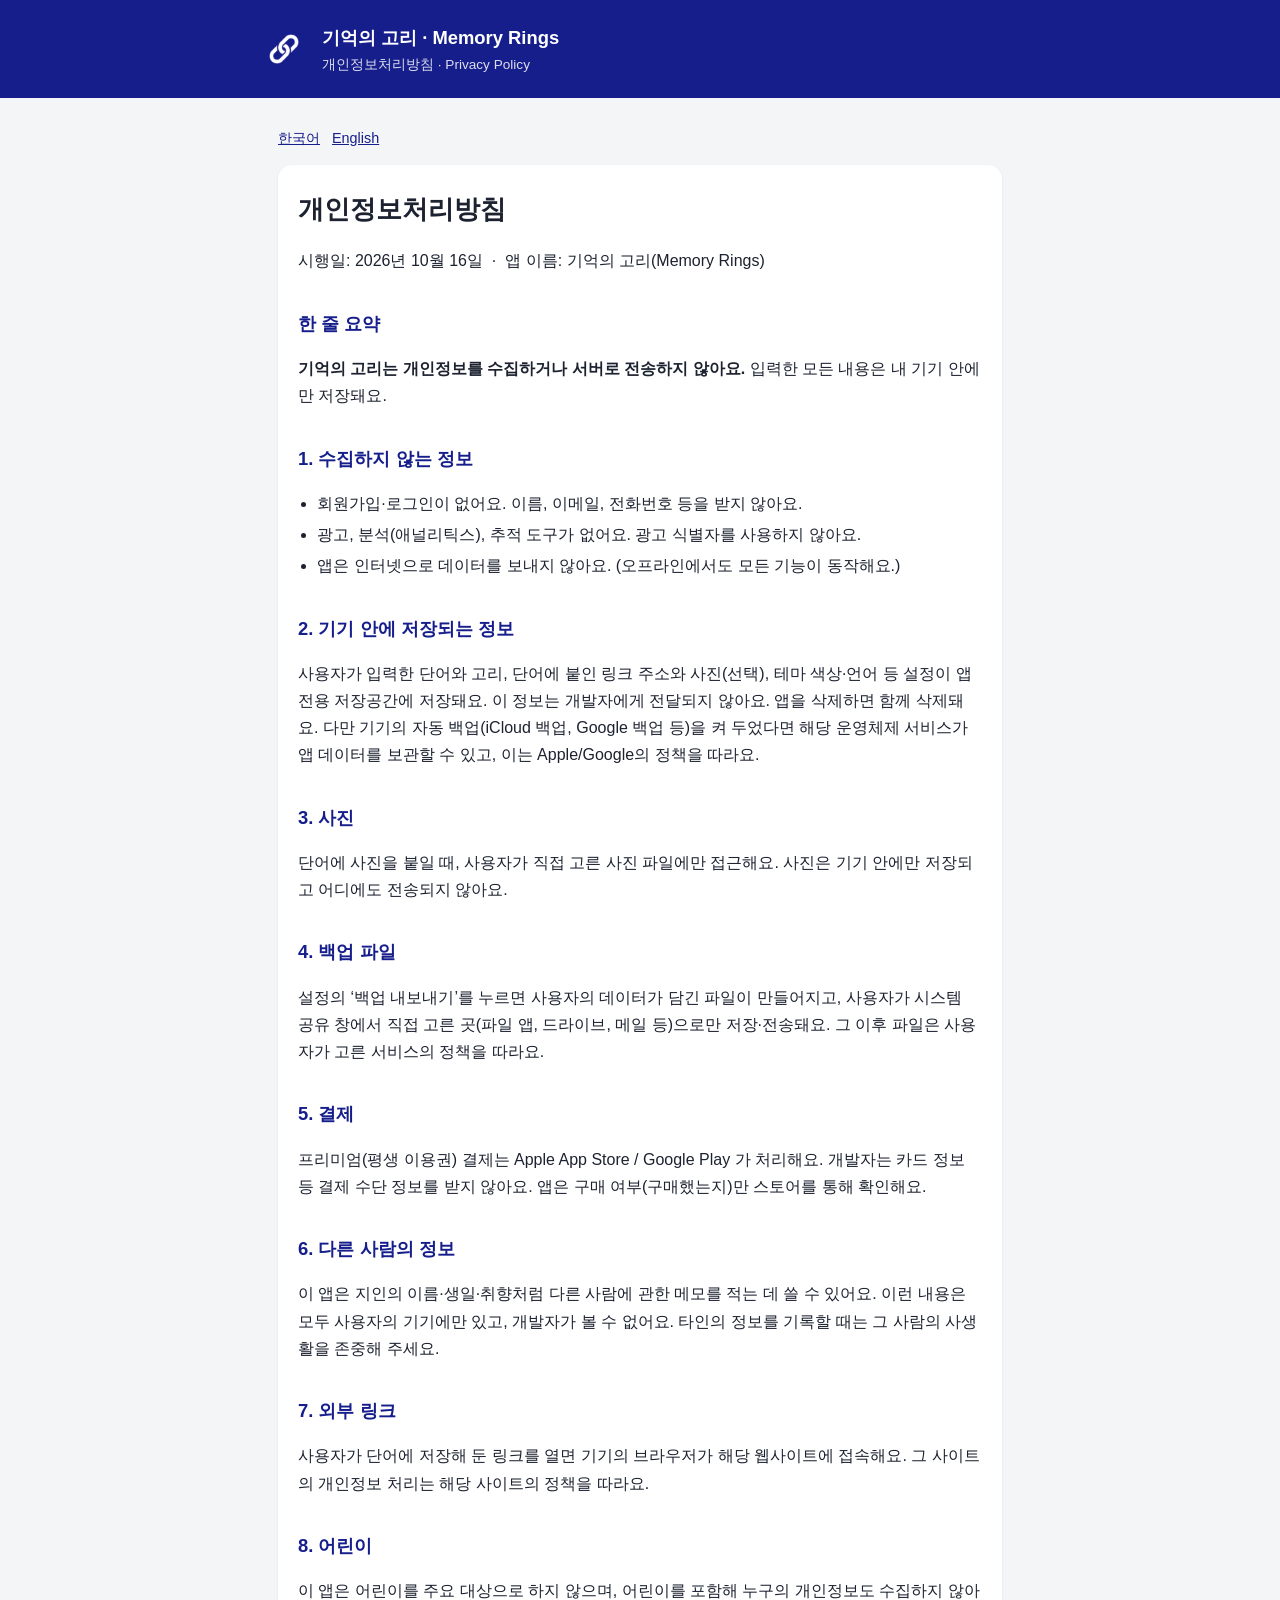
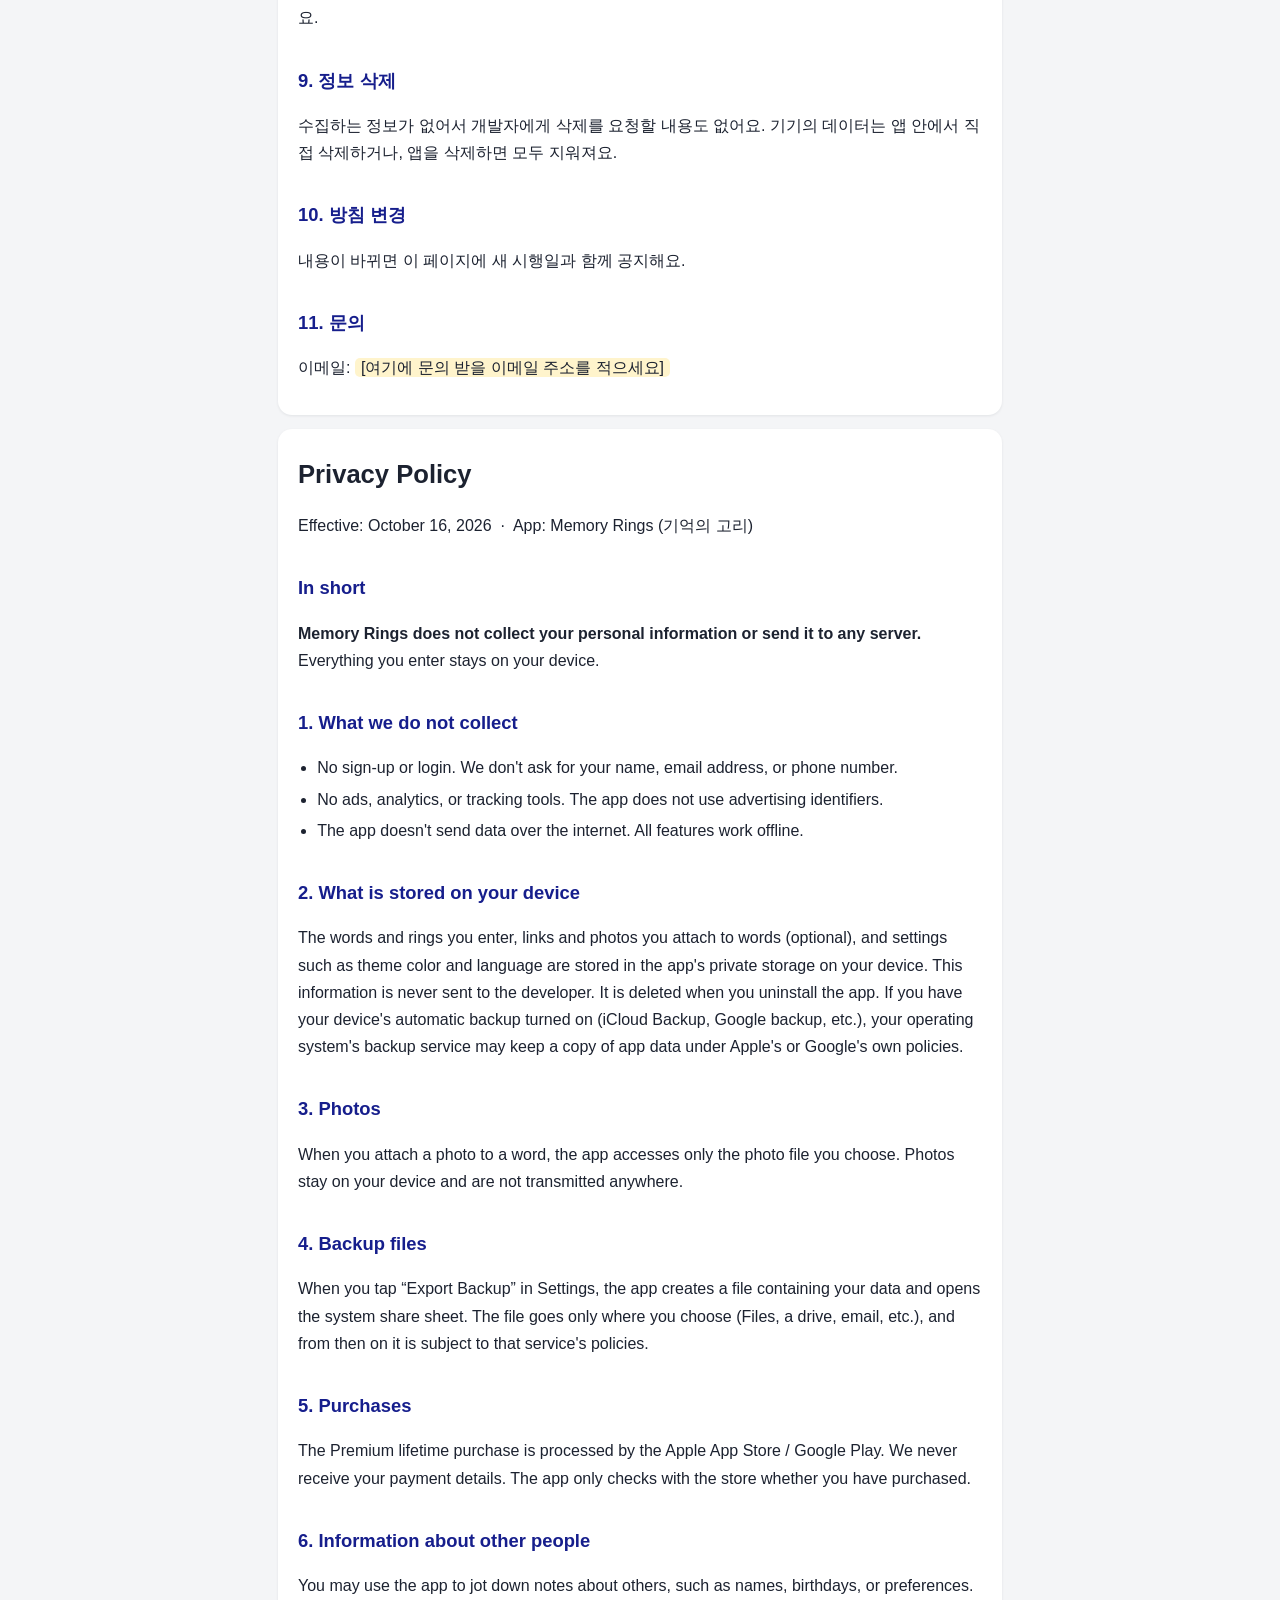
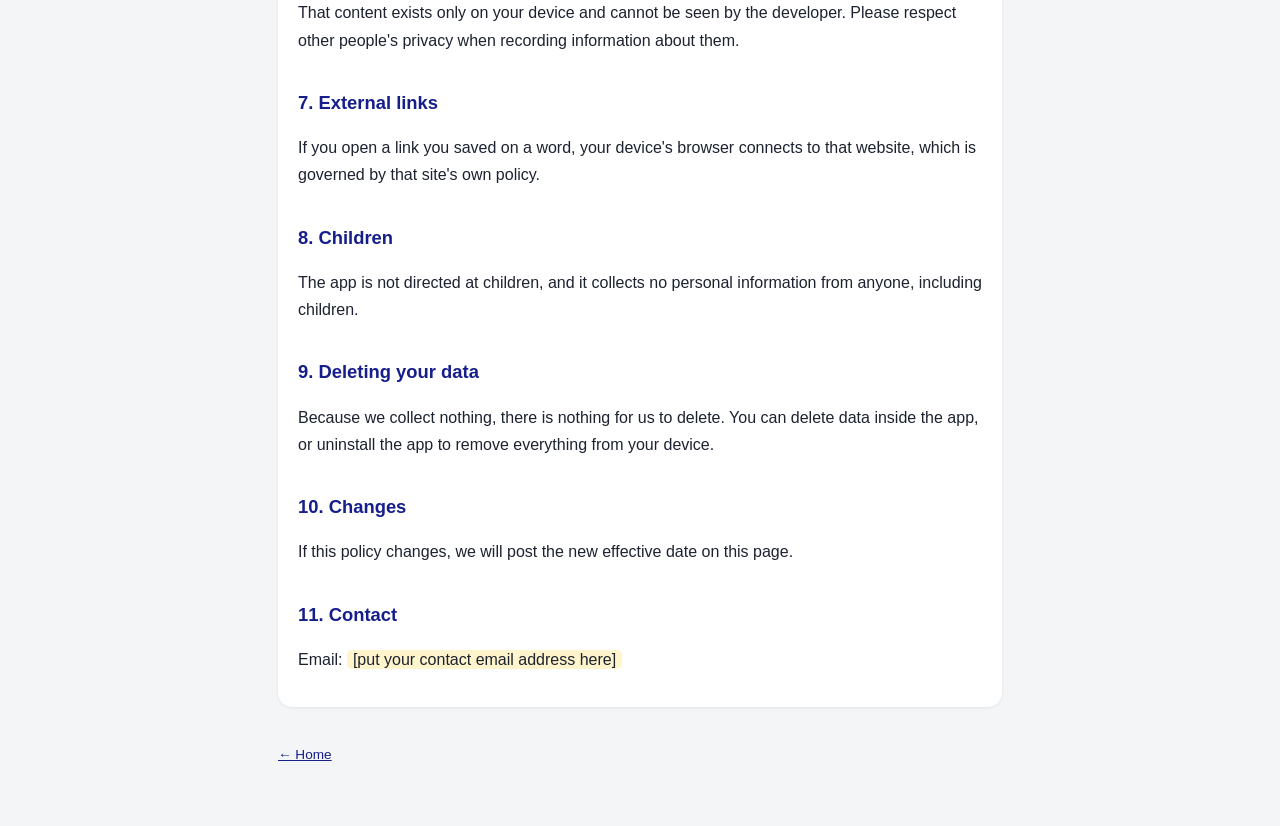
==== privacy.html @ ac452a6d "Initial commit" ====
<!doctype html><html lang="ko"><head><meta charset="utf-8"><meta name="viewport" content="width=device-width,initial-scale=1"><title>개인정보처리방침 · Privacy Policy — 기억의 고리 / Memory Rings</title><link rel="stylesheet" href="style.css"><link rel="icon" href="icon.png"></head>
<body><header class="top"><div class="in"><img src="icon.png" alt=""><div><b>기억의 고리 · Memory Rings</b><span>개인정보처리방침 · Privacy Policy</span></div></div></header>
<main>
<nav class="lang"><a href="#ko">한국어</a><a href="#en">English</a></nav>

<section id="ko" class="card">
<h1>개인정보처리방침</h1>
<p>시행일: 2026년 10월 16일 &nbsp;·&nbsp; 앱 이름: 기억의 고리(Memory Rings)</p>
<h2>한 줄 요약</h2>
<p><b>기억의 고리는 개인정보를 수집하거나 서버로 전송하지 않아요.</b> 입력한 모든 내용은 내 기기 안에만 저장돼요.</p>
<h2>1. 수집하지 않는 정보</h2>
<ul>
<li>회원가입·로그인이 없어요. 이름, 이메일, 전화번호 등을 받지 않아요.</li>
<li>광고, 분석(애널리틱스), 추적 도구가 없어요. 광고 식별자를 사용하지 않아요.</li>
<li>앱은 인터넷으로 데이터를 보내지 않아요. (오프라인에서도 모든 기능이 동작해요.)</li>
</ul>
<h2>2. 기기 안에 저장되는 정보</h2>
<p>사용자가 입력한 단어와 고리, 단어에 붙인 링크 주소와 사진(선택), 테마 색상·언어 등 설정이 앱 전용 저장공간에 저장돼요. 이 정보는 개발자에게 전달되지 않아요. 앱을 삭제하면 함께 삭제돼요. 다만 기기의 자동 백업(iCloud 백업, Google 백업 등)을 켜 두었다면 해당 운영체제 서비스가 앱 데이터를 보관할 수 있고, 이는 Apple/Google의 정책을 따라요.</p>
<h2>3. 사진</h2>
<p>단어에 사진을 붙일 때, 사용자가 직접 고른 사진 파일에만 접근해요. 사진은 기기 안에만 저장되고 어디에도 전송되지 않아요.</p>
<h2>4. 백업 파일</h2>
<p>설정의 &lsquo;백업 내보내기&rsquo;를 누르면 사용자의 데이터가 담긴 파일이 만들어지고, 사용자가 시스템 공유 창에서 직접 고른 곳(파일 앱, 드라이브, 메일 등)으로만 저장·전송돼요. 그 이후 파일은 사용자가 고른 서비스의 정책을 따라요.</p>
<h2>5. 결제</h2>
<p>프리미엄(평생 이용권) 결제는 Apple App Store / Google Play 가 처리해요. 개발자는 카드 정보 등 결제 수단 정보를 받지 않아요. 앱은 구매 여부(구매했는지)만 스토어를 통해 확인해요.</p>
<h2>6. 다른 사람의 정보</h2>
<p>이 앱은 지인의 이름·생일·취향처럼 다른 사람에 관한 메모를 적는 데 쓸 수 있어요. 이런 내용은 모두 사용자의 기기에만 있고, 개발자가 볼 수 없어요. 타인의 정보를 기록할 때는 그 사람의 사생활을 존중해 주세요.</p>
<h2>7. 외부 링크</h2>
<p>사용자가 단어에 저장해 둔 링크를 열면 기기의 브라우저가 해당 웹사이트에 접속해요. 그 사이트의 개인정보 처리는 해당 사이트의 정책을 따라요.</p>
<h2>8. 어린이</h2>
<p>이 앱은 어린이를 주요 대상으로 하지 않으며, 어린이를 포함해 누구의 개인정보도 수집하지 않아요.</p>
<h2>9. 정보 삭제</h2>
<p>수집하는 정보가 없어서 개발자에게 삭제를 요청할 내용도 없어요. 기기의 데이터는 앱 안에서 직접 삭제하거나, 앱을 삭제하면 모두 지워져요.</p>
<h2>10. 방침 변경</h2>
<p>내용이 바뀌면 이 페이지에 새 시행일과 함께 공지해요.</p>
<h2>11. 문의</h2>
<p>이메일: <span class="todo">[여기에 문의 받을 이메일 주소를 적으세요]</span></p>
</section>

<section id="en" class="card">
<h1>Privacy Policy</h1>
<p>Effective: October 16, 2026 &nbsp;·&nbsp; App: Memory Rings (기억의 고리)</p>
<h2>In short</h2>
<p><b>Memory Rings does not collect your personal information or send it to any server.</b> Everything you enter stays on your device.</p>
<h2>1. What we do not collect</h2>
<ul>
<li>No sign-up or login. We don't ask for your name, email address, or phone number.</li>
<li>No ads, analytics, or tracking tools. The app does not use advertising identifiers.</li>
<li>The app doesn't send data over the internet. All features work offline.</li>
</ul>
<h2>2. What is stored on your device</h2>
<p>The words and rings you enter, links and photos you attach to words (optional), and settings such as theme color and language are stored in the app's private storage on your device. This information is never sent to the developer. It is deleted when you uninstall the app. If you have your device's automatic backup turned on (iCloud Backup, Google backup, etc.), your operating system's backup service may keep a copy of app data under Apple's or Google's own policies.</p>
<h2>3. Photos</h2>
<p>When you attach a photo to a word, the app accesses only the photo file you choose. Photos stay on your device and are not transmitted anywhere.</p>
<h2>4. Backup files</h2>
<p>When you tap &ldquo;Export Backup&rdquo; in Settings, the app creates a file containing your data and opens the system share sheet. The file goes only where you choose (Files, a drive, email, etc.), and from then on it is subject to that service's policies.</p>
<h2>5. Purchases</h2>
<p>The Premium lifetime purchase is processed by the Apple App Store / Google Play. We never receive your payment details. The app only checks with the store whether you have purchased.</p>
<h2>6. Information about other people</h2>
<p>You may use the app to jot down notes about others, such as names, birthdays, or preferences. That content exists only on your device and cannot be seen by the developer. Please respect other people's privacy when recording information about them.</p>
<h2>7. External links</h2>
<p>If you open a link you saved on a word, your device's browser connects to that website, which is governed by that site's own policy.</p>
<h2>8. Children</h2>
<p>The app is not directed at children, and it collects no personal information from anyone, including children.</p>
<h2>9. Deleting your data</h2>
<p>Because we collect nothing, there is nothing for us to delete. You can delete data inside the app, or uninstall the app to remove everything from your device.</p>
<h2>10. Changes</h2>
<p>If this policy changes, we will post the new effective date on this page.</p>
<h2>11. Contact</h2>
<p>Email: <span class="todo">[put your contact email address here]</span></p>
</section>
<footer><a href="index.html">← Home</a></footer>
</main></body></html>
---- style.css ----
:root{--navy:#161E8C;--ink:#1c2230;--mute:#667085;--bg:#f4f5f7}
*{box-sizing:border-box}body{margin:0;font:16px/1.7 -apple-system,BlinkMacSystemFont,"Segoe UI",Roboto,"Apple SD Gothic Neo","Malgun Gothic","Noto Sans KR",sans-serif;color:var(--ink);background:var(--bg)}
main{max-width:760px;margin:0 auto;padding:28px 18px 60px}
header.top{background:var(--navy);color:#fff;padding:22px 18px}header.top .in{max-width:760px;margin:0 auto;display:flex;align-items:center;gap:14px}
header.top img{width:48px;height:48px;border-radius:11px}header.top b{font-size:1.15rem}header.top span{display:block;font-size:.85rem;opacity:.85}
h1{font-size:1.6rem;margin:.2em 0 .6em}h2{font-size:1.15rem;margin:1.8em 0 .4em;color:var(--navy)}
.card{background:#fff;border-radius:14px;padding:18px 20px;margin:14px 0;box-shadow:0 1px 3px rgba(16,24,40,.08)}
a{color:var(--navy)}nav.lang{margin:0 0 8px;font-size:.9rem}nav.lang a{margin-right:12px}
.todo{background:#fff4cc;padding:1px 6px;border-radius:5px}
footer{color:var(--mute);font-size:.85rem;margin-top:36px}
ul{padding-left:1.2em}li{margin:.25em 0}
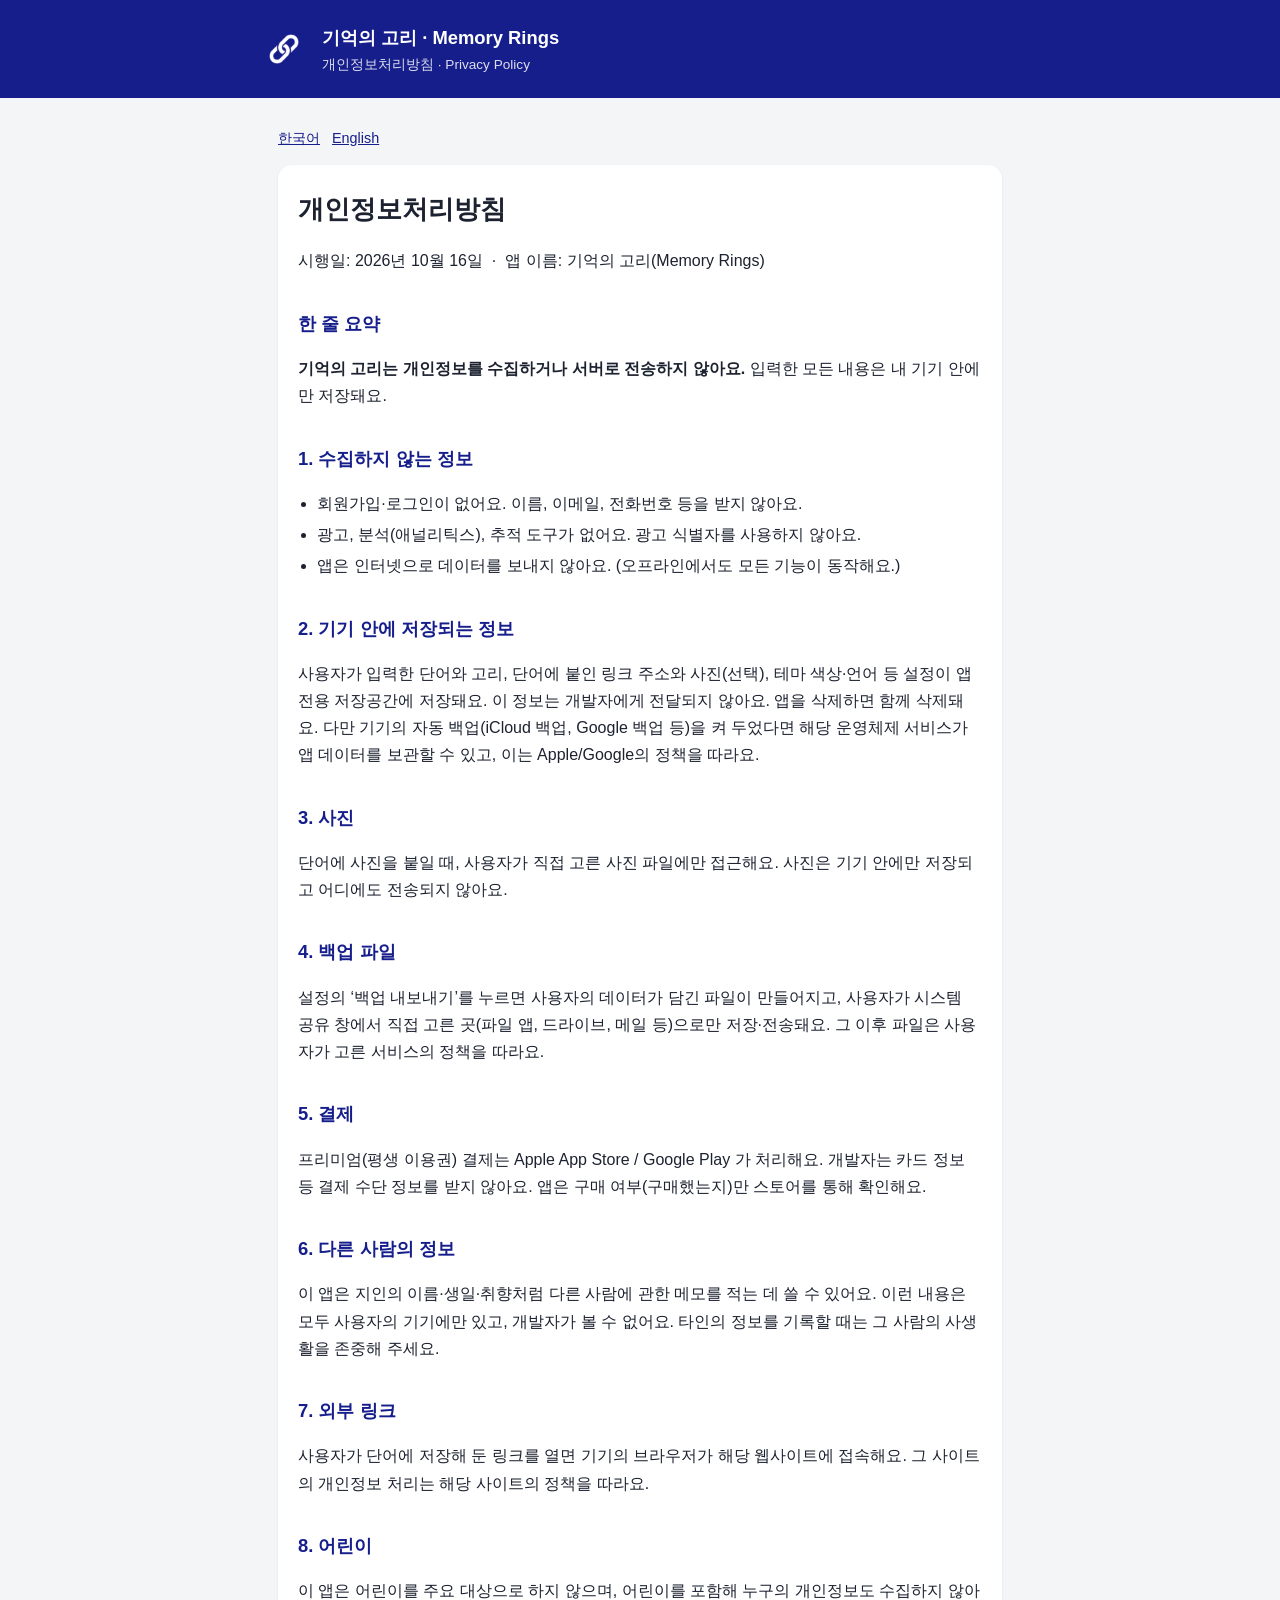
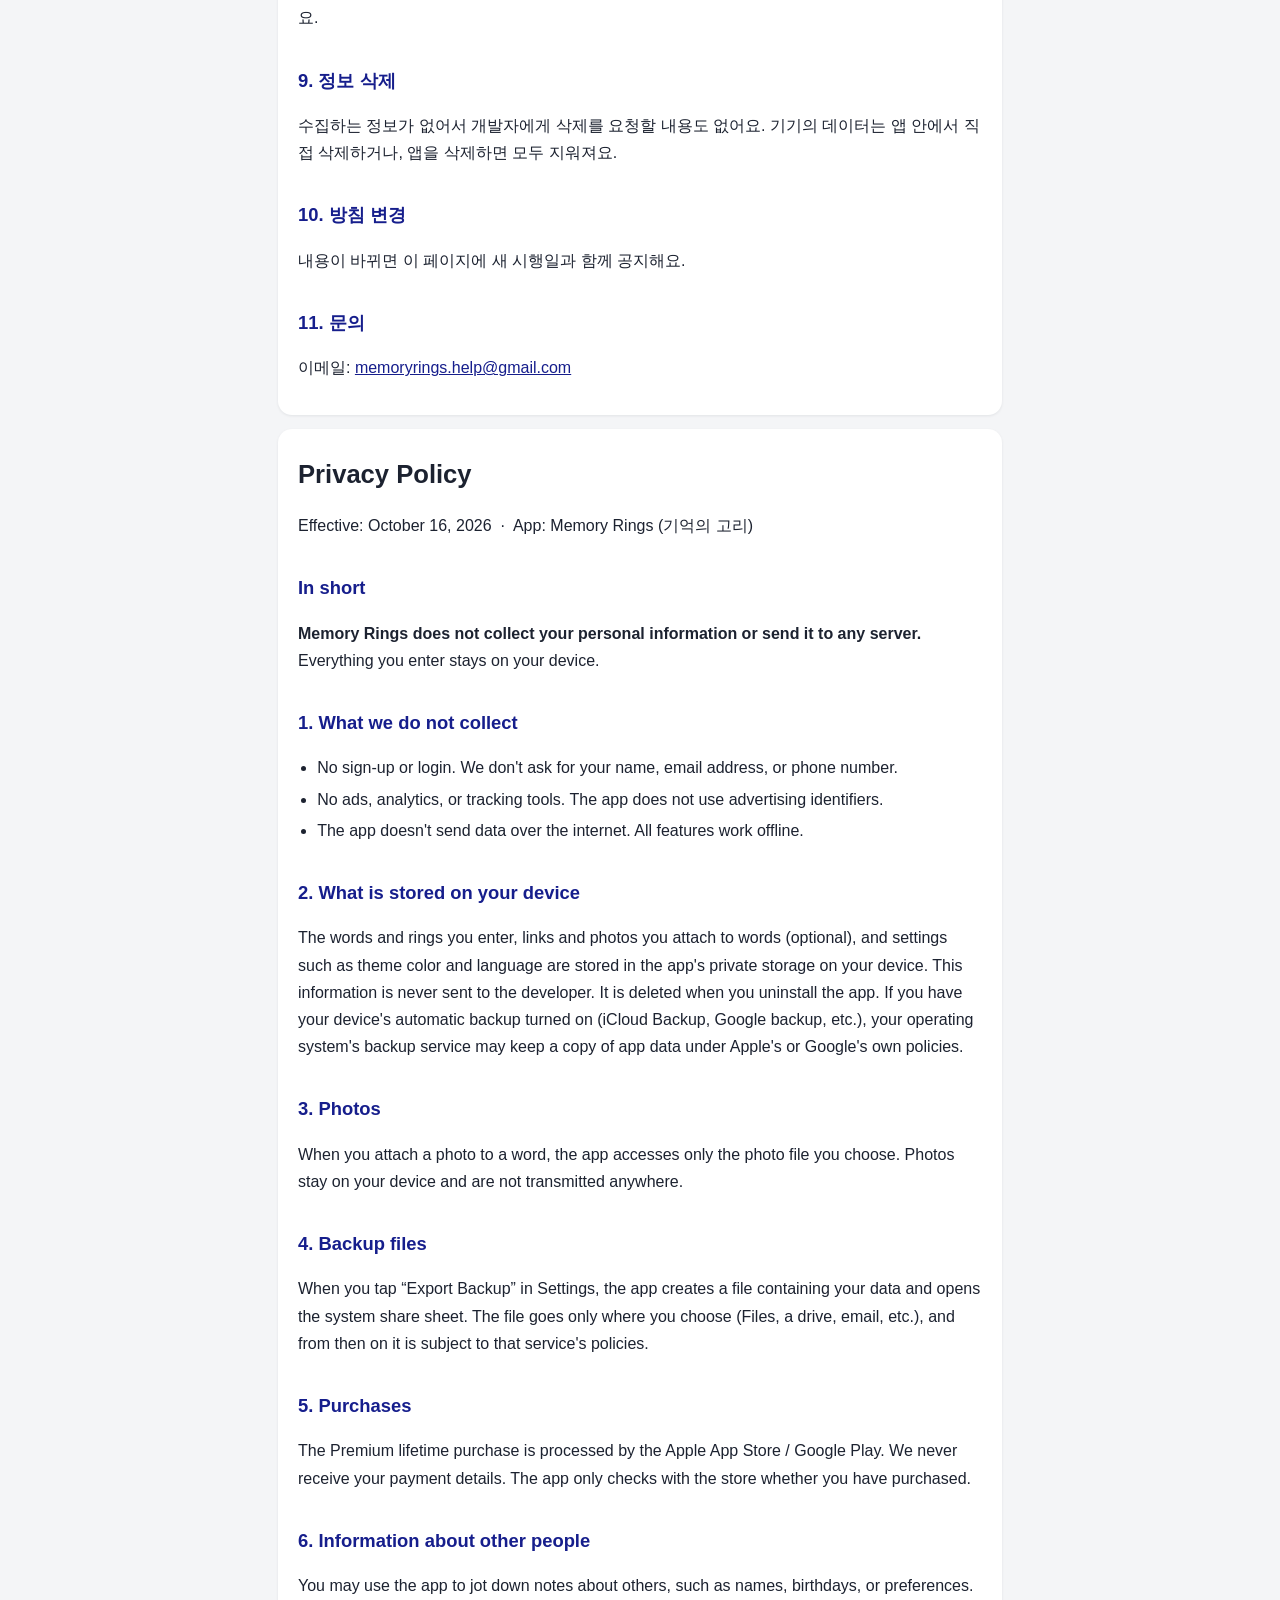
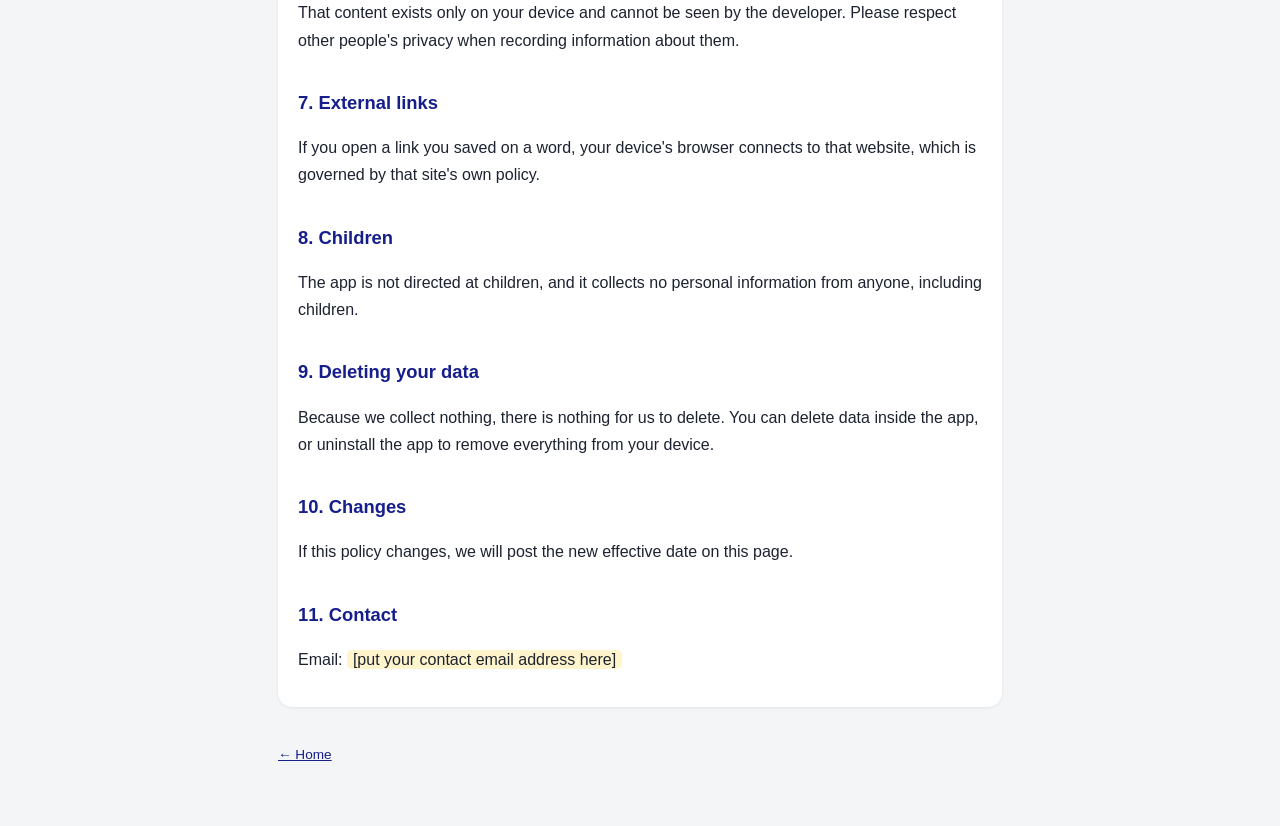
==== commit 156cb759: "앱 업데이트" ====
--- a/privacy.html
+++ b/privacy.html
@@ -33,7 +33,7 @@
 <h2>10. 방침 변경</h2>
 <p>내용이 바뀌면 이 페이지에 새 시행일과 함께 공지해요.</p>
 <h2>11. 문의</h2>
-<p>이메일: <span class="todo">[여기에 문의 받을 이메일 주소를 적으세요]</span></p>
+<p>이메일: <a href="mailto:memoryrings.help@gmail.com">memoryrings.help@gmail.com</a></p>
 </section>
 
 <section id="en" class="card">
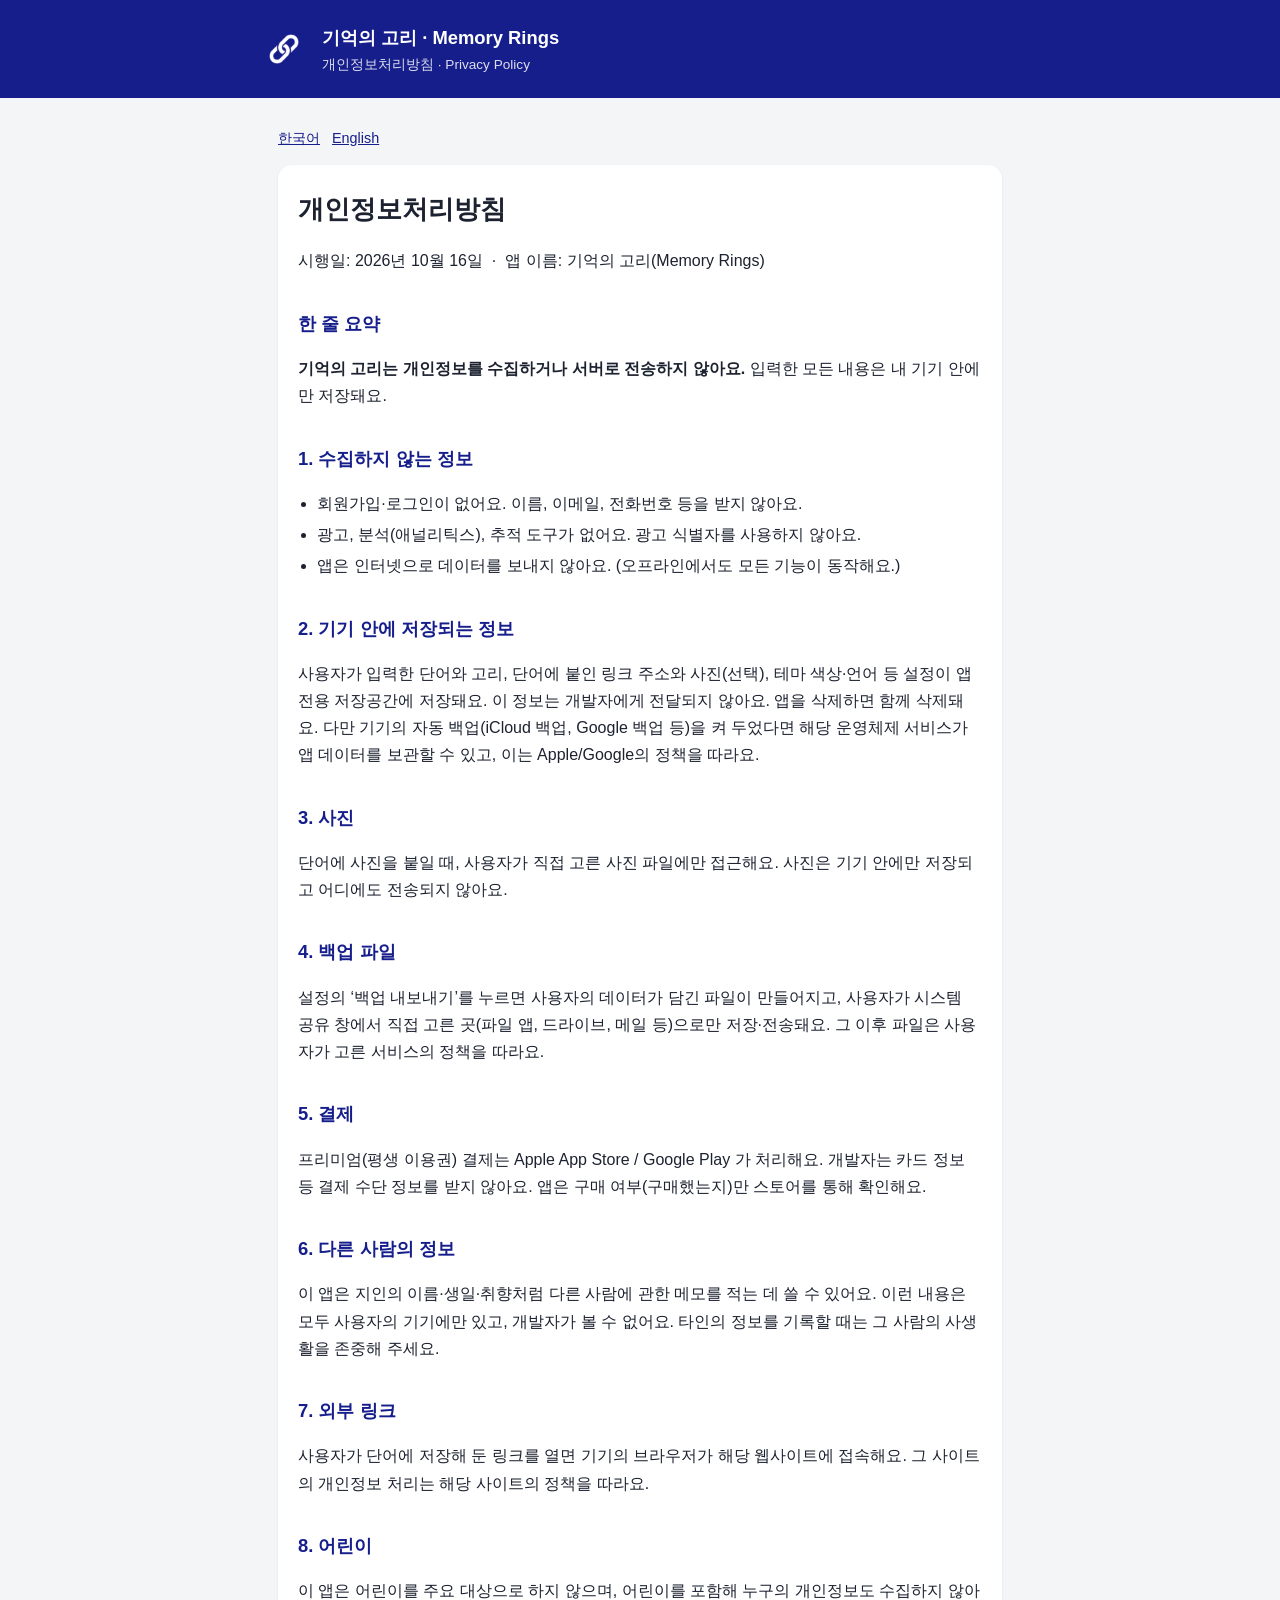
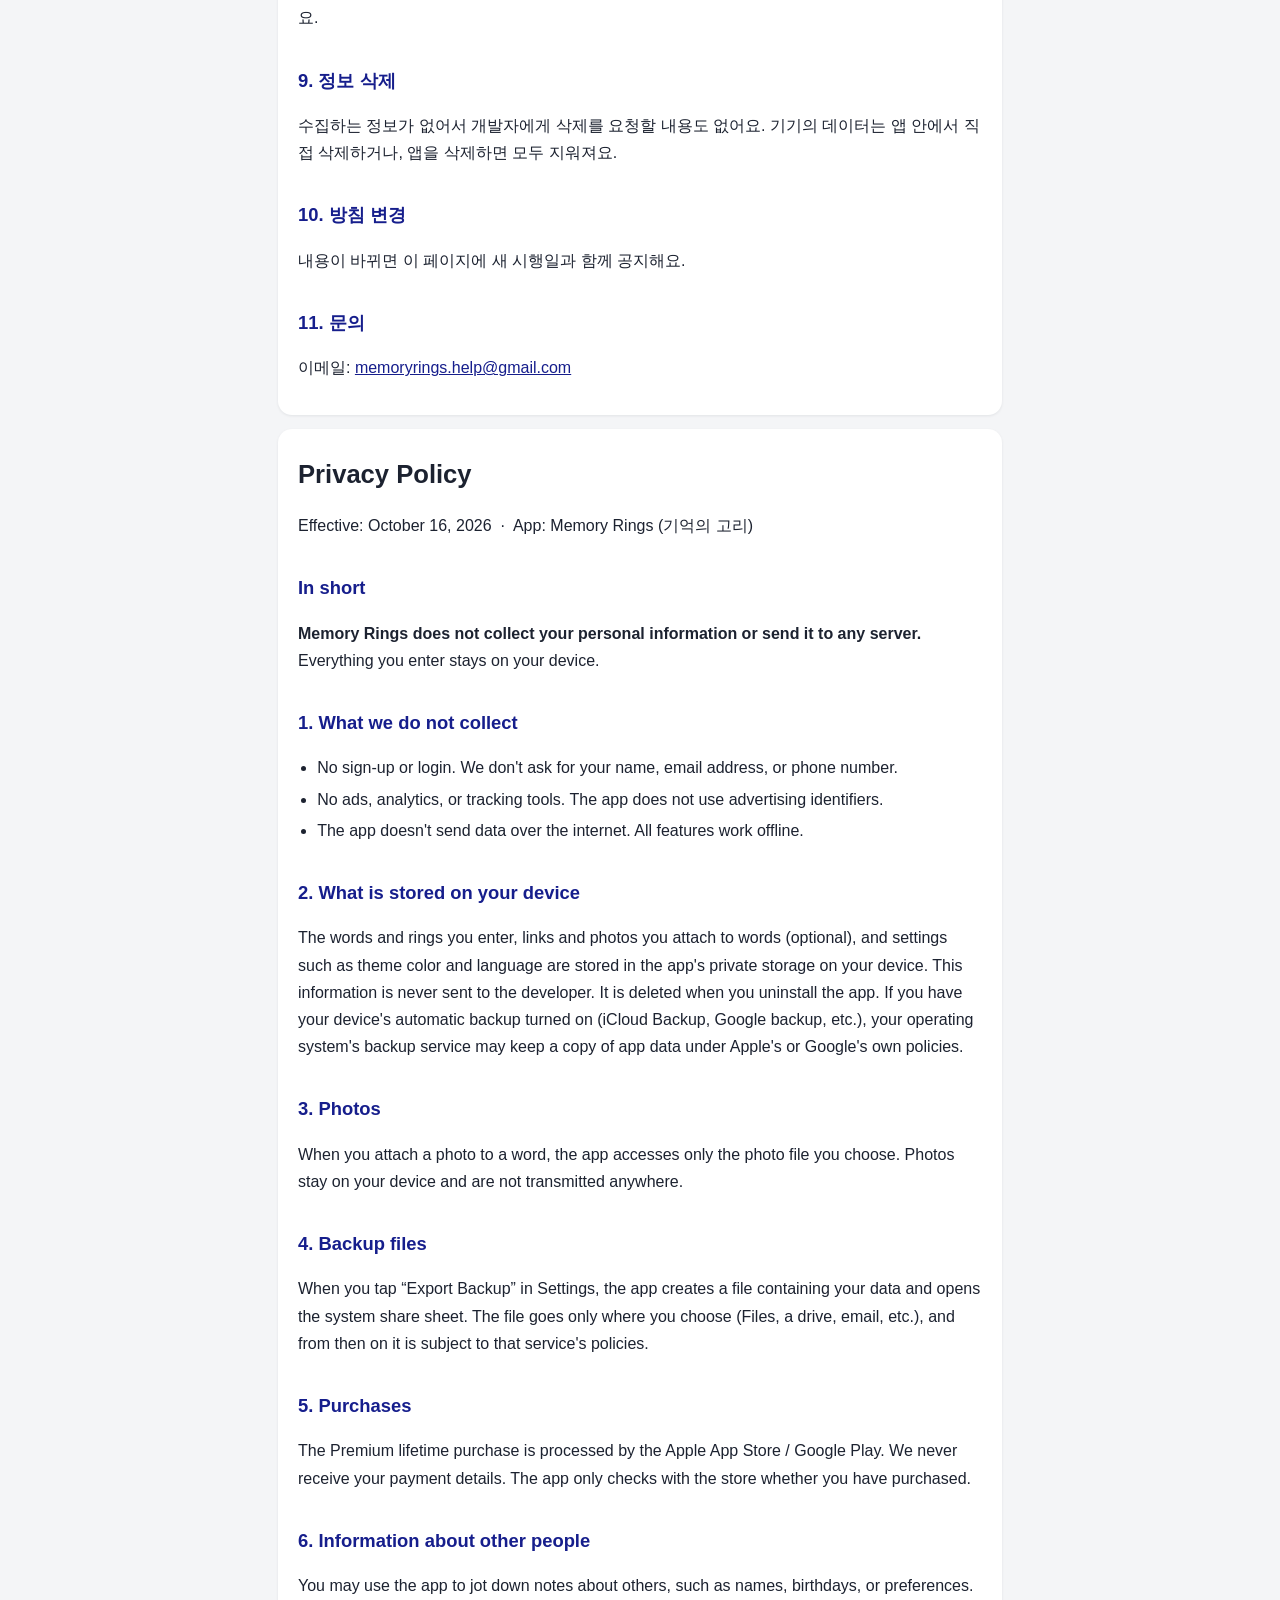
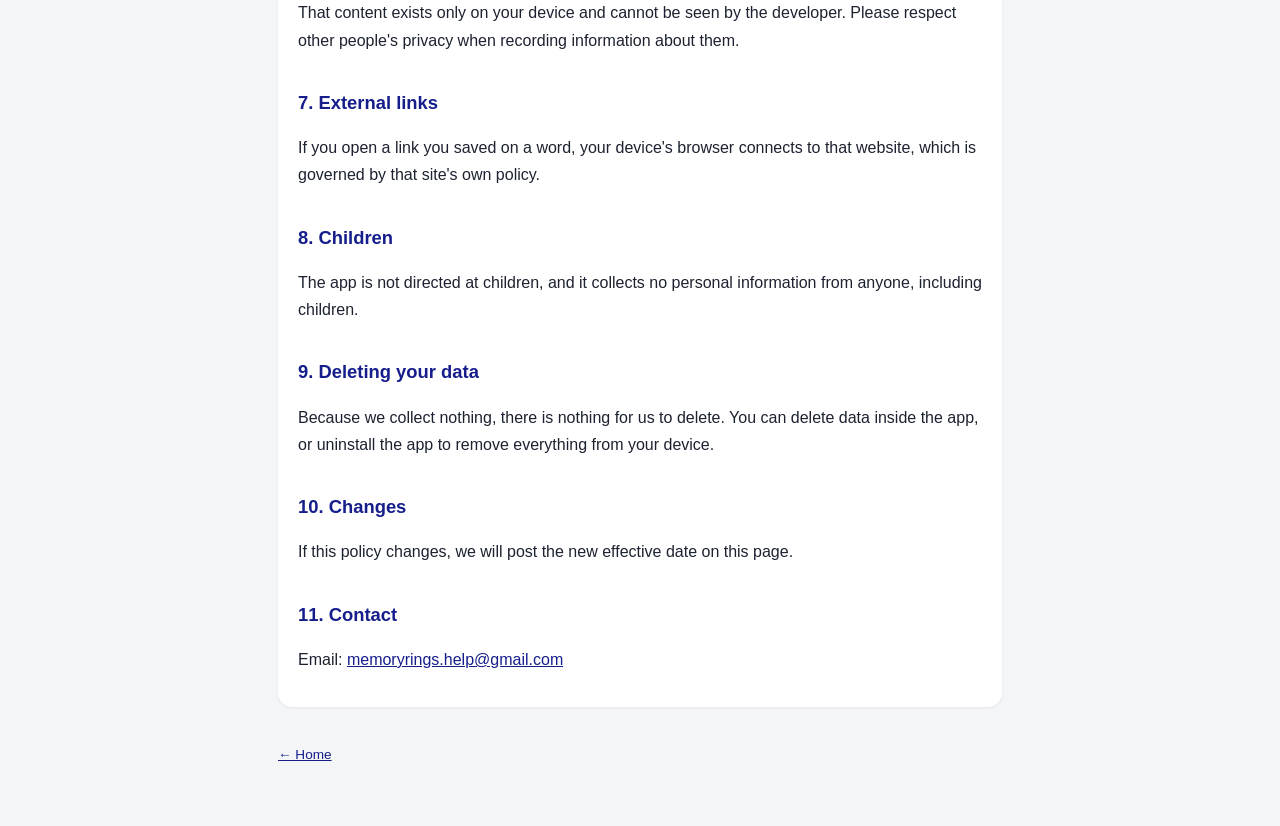
==== commit 12b79d05: "영문 연락처 이메일 반영" ====
--- a/privacy.html
+++ b/privacy.html
@@ -66,7 +66,7 @@
 <h2>10. Changes</h2>
 <p>If this policy changes, we will post the new effective date on this page.</p>
 <h2>11. Contact</h2>
-<p>Email: <span class="todo">[put your contact email address here]</span></p>
+<p>Email: <a href="mailto:memoryrings.help@gmail.com">memoryrings.help@gmail.com</a></p>
 </section>
 <footer><a href="index.html">← Home</a></footer>
 </main></body></html>
